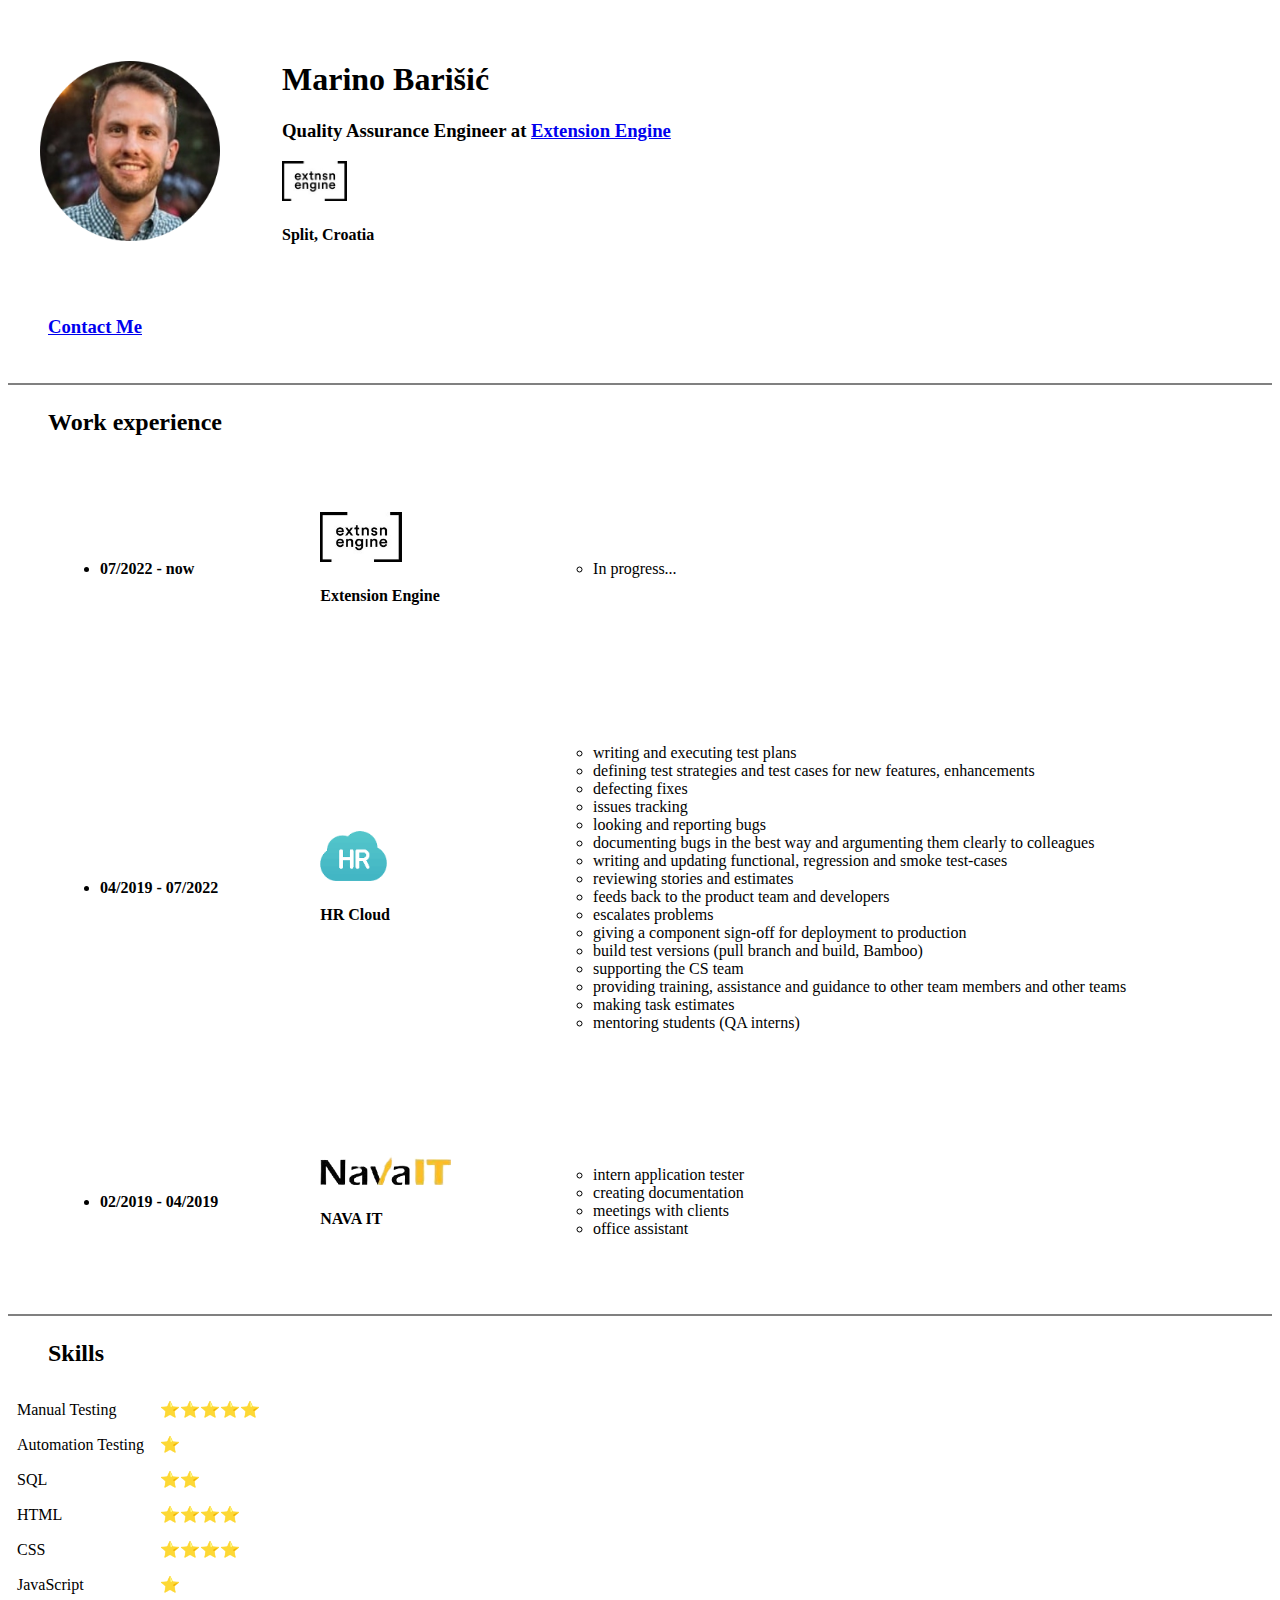
==== index.html @ ee0ba0f1 "First commit" ====
<!DOCTYPE html>
<html lang="en" dir="ltr">
  <head>
    <meta charset="utf-8">
    <title>Marino CV</title>
  </head>
  <body>
    <table cellpadding="30">
      <tr>
        <td><img src="images/marino-profile-modified.png" height="180"></td>
        <td><h1>Marino Barišić</h1>
        <h3>Quality Assurance Engineer at <a href="https://extensionengine.com/"> Extension Engine</a></h3>
        <img src="images/ee-logo.jpeg" height="40">
        <h4>Split, Croatia</h4></td>
      </tr>
    </table>
      <h3>
        <ul>
          <a href="contact.html">Contact Me</a>
        </ul>
      </h3>

    <br>
    <hr size="2" noshade>

    <h2><ul>Work experience</ul></h2>
      <table cellpadding="50">
          <tr>
            <td>
              <ul>
                <li><h4>07/2022 - now</h4></li>
              </ul>
            </td>
            <td><img src="images/ee-logo.jpeg" height="50"><h4>Extension Engine</h4></td>
            <td>
              <ul type="circle">
              <li>In progress...</li>
            </ul>
          </td>
          </tr>

          <tr>
            <td>
              <ul>
                <li><h4>04/2019 - 07/2022</h4></li>
              </ul>
              <td><img src="images/hrc-logo.png" height="50"><h4>HR Cloud</h4></td>
              <td>
                <ul>
                    <li type="circle">writing and executing test plans
                    <li type="circle">defining test strategies and test cases for new features, enhancements</li>
                    <li type="circle">defecting fixes</li>
                    <li type="circle">issues tracking</li>
                    <li type="circle">looking and reporting bugs</li>
                    <li type="circle">documenting bugs in the best way and argumenting them clearly to colleagues</li>
                    <li type="circle">writing and updating functional, regression and smoke test-cases</li>
                    <li type="circle">reviewing stories and estimates</li>
                    <li type="circle">feeds back to the product team and developers</li>
                    <li type="circle">escalates problems</li>
                    <li type="circle">giving a component sign-off for deployment to production</li>
                    <li type="circle">build test versions (pull branch and build, Bamboo)</li>
                    <li type="circle">supporting the CS team</li>
                    <li type="circle">providing training, assistance and guidance to other team members and other teams</li>
                    <li type="circle">making task estimates</li>
                    <li type="circle">mentoring students (QA interns)</li>
                </ul>
              </td>
            </td>
          </tr>

          <tr>
            <td>
              <ul>
                <li> <h4>02/2019 - 04/2019</h4>  </li>
              </ul>
            </td>

            <td>
              <img src="images/nava-logo.png" height="30"><h4>NAVA IT</h4>
            </td>
            <td>
              <ul>
                  <li type="circle">intern application tester
                  <li type="circle">creating documentation</li>
                  <li type="circle">meetings with clients</li>
                  <li type="circle">office assistant</li>
              </ul>
            </td>
          </tr>
      </table>
      </li>
    </ul>

    <hr size="2" noshade>

    <h2>
      <ul>
        Skills
      </ul>
    </h2>

    <table cellpadding="7" noshade>
      <tr>
        <td>Manual Testing</td>
        <td>⭐️⭐️⭐️⭐️⭐️</td>
      </tr>

      <tr>
        <td>Automation Testing</td>
        <td>⭐️</td>
      </tr>

      <tr>
        <td>SQL</td>
        <td>⭐️⭐️</td>
      </tr>

      <tr>
        <td>HTML</td>
        <td>⭐️⭐️⭐️⭐️</td>
      </tr>

      <tr>
        <td>CSS</td>
        <td>⭐️⭐️⭐️⭐️</td>
      </tr>

      <tr>
        <td>JavaScript</td>
        <td>⭐️</td>
      </tr>
    </table>
    <br>
    <hr size="2" noshade>
    <br>




  </body>
</html>
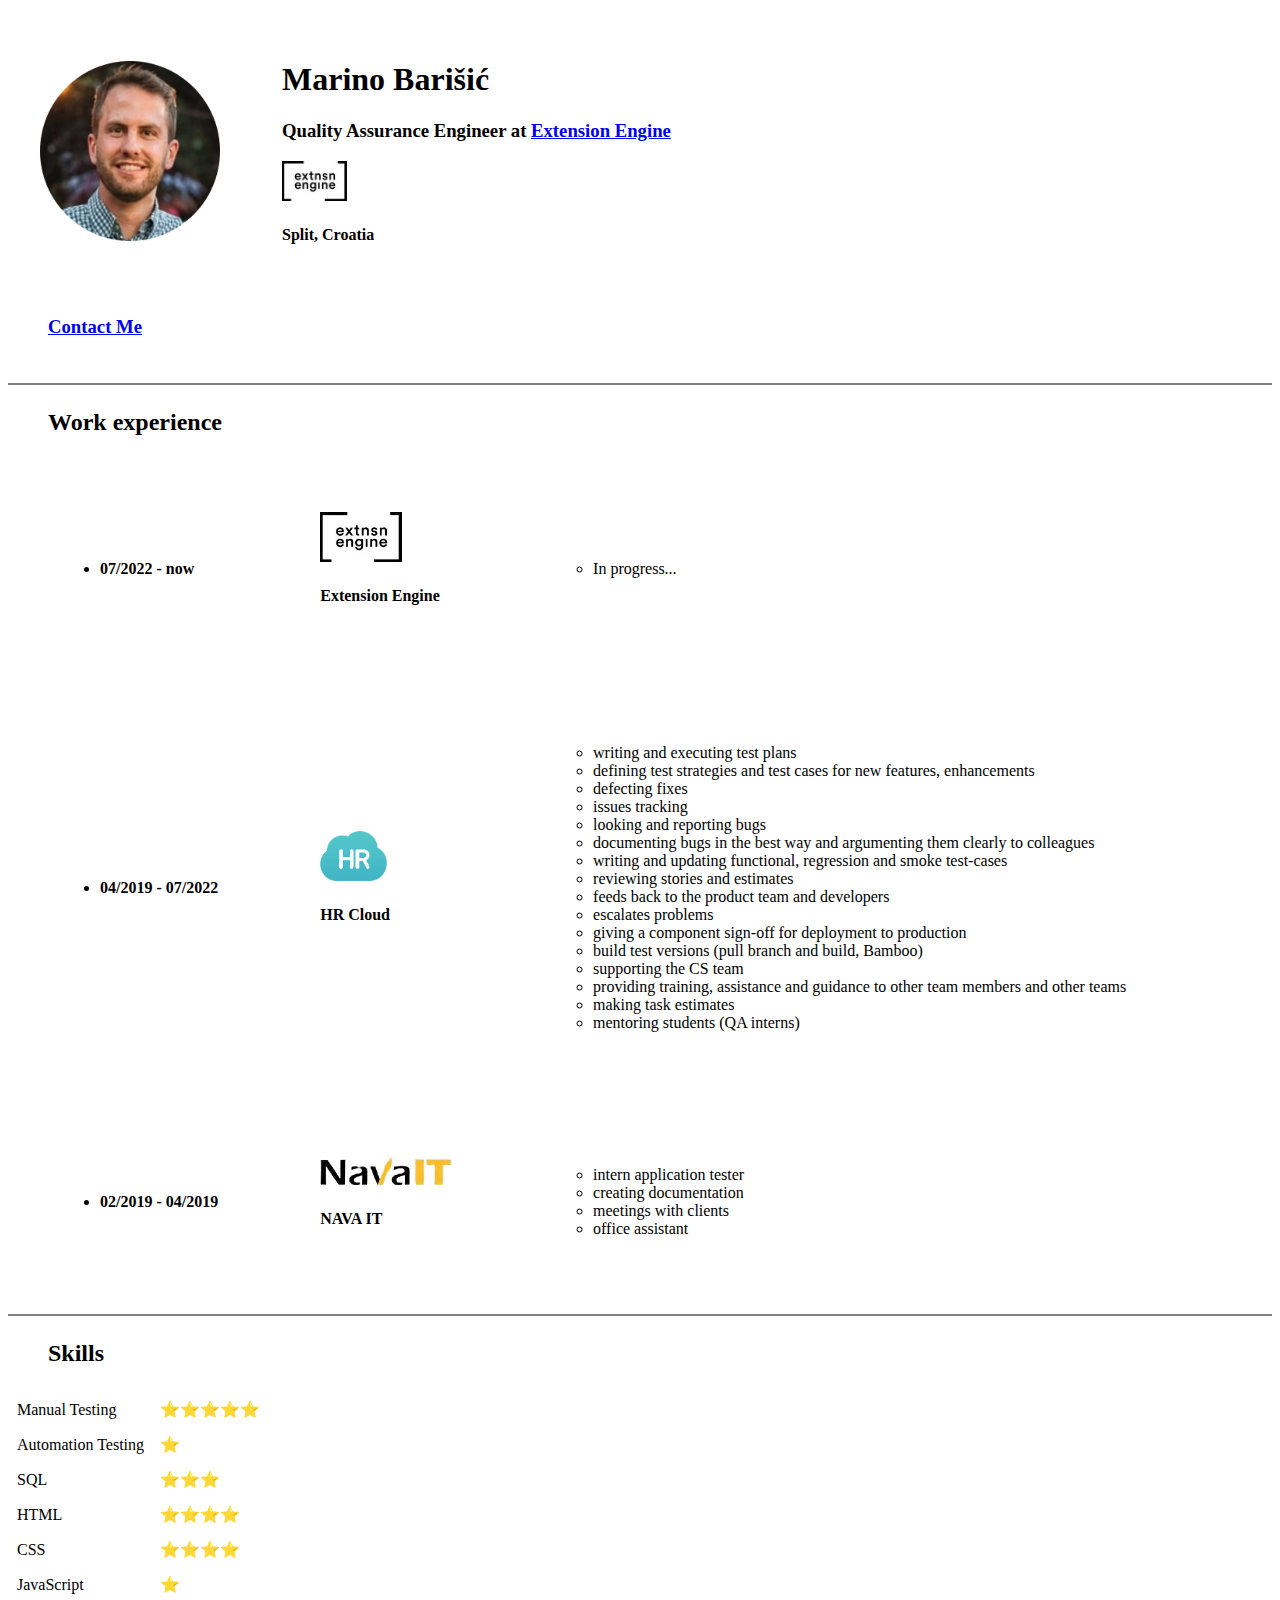
==== commit 915b99ae: "Modified SQL star level" ====
--- a/index.html
+++ b/index.html
@@ -112,7 +112,7 @@
 
       <tr>
         <td>SQL</td>
-        <td>⭐️⭐️</td>
+        <td>⭐️⭐️⭐️</td>
       </tr>
 
       <tr>
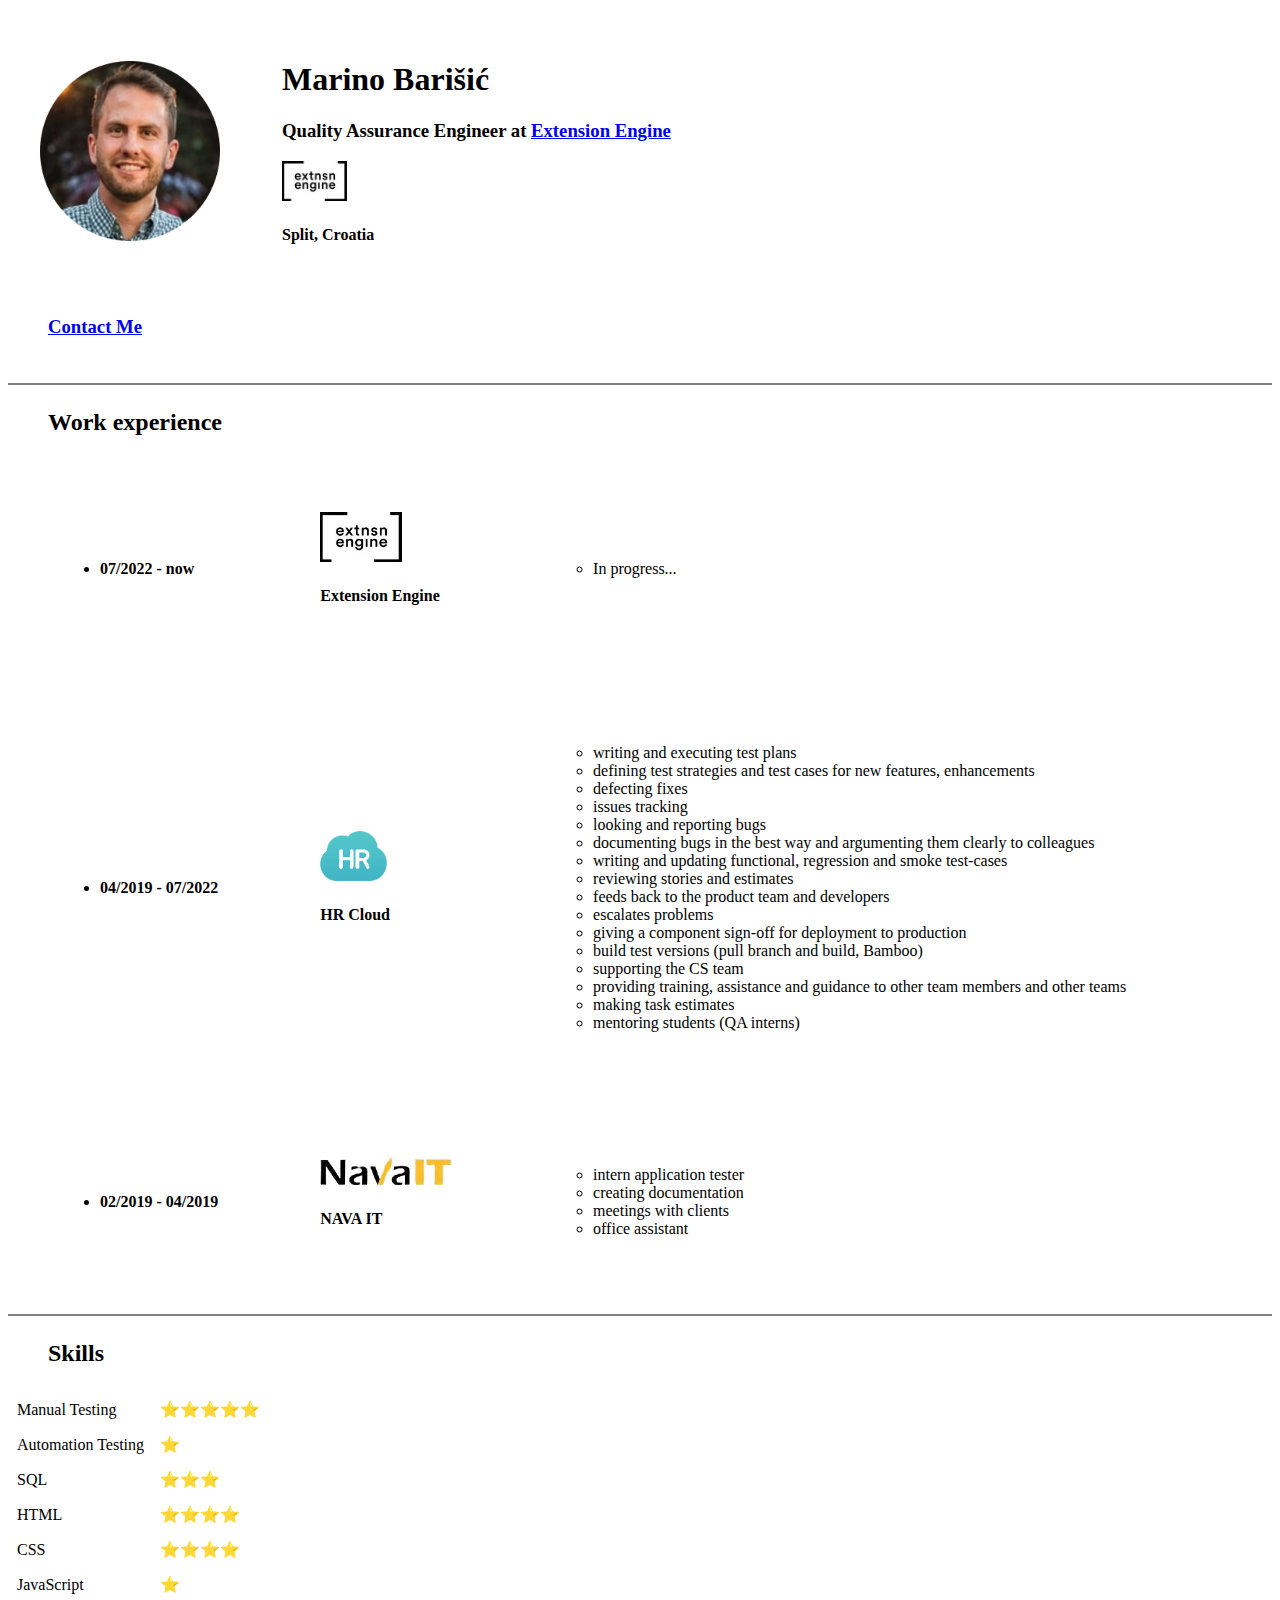
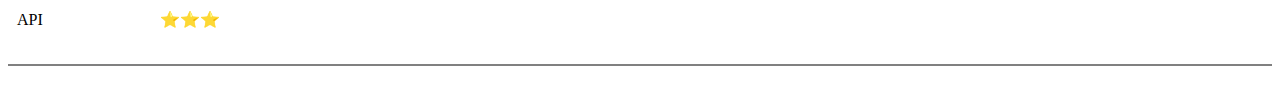
==== commit b3b415c9: "Added API skill" ====
--- a/index.html
+++ b/index.html
@@ -129,10 +129,18 @@
         <td>JavaScript</td>
         <td>⭐️</td>
       </tr>
+
+      <tr>
+        <td>API</td>
+        <td>⭐️⭐️⭐️</td>
+      </tr>
+      
     </table>
     <br>
     <hr size="2" noshade>
     <br>
+
+ 
 
 
 
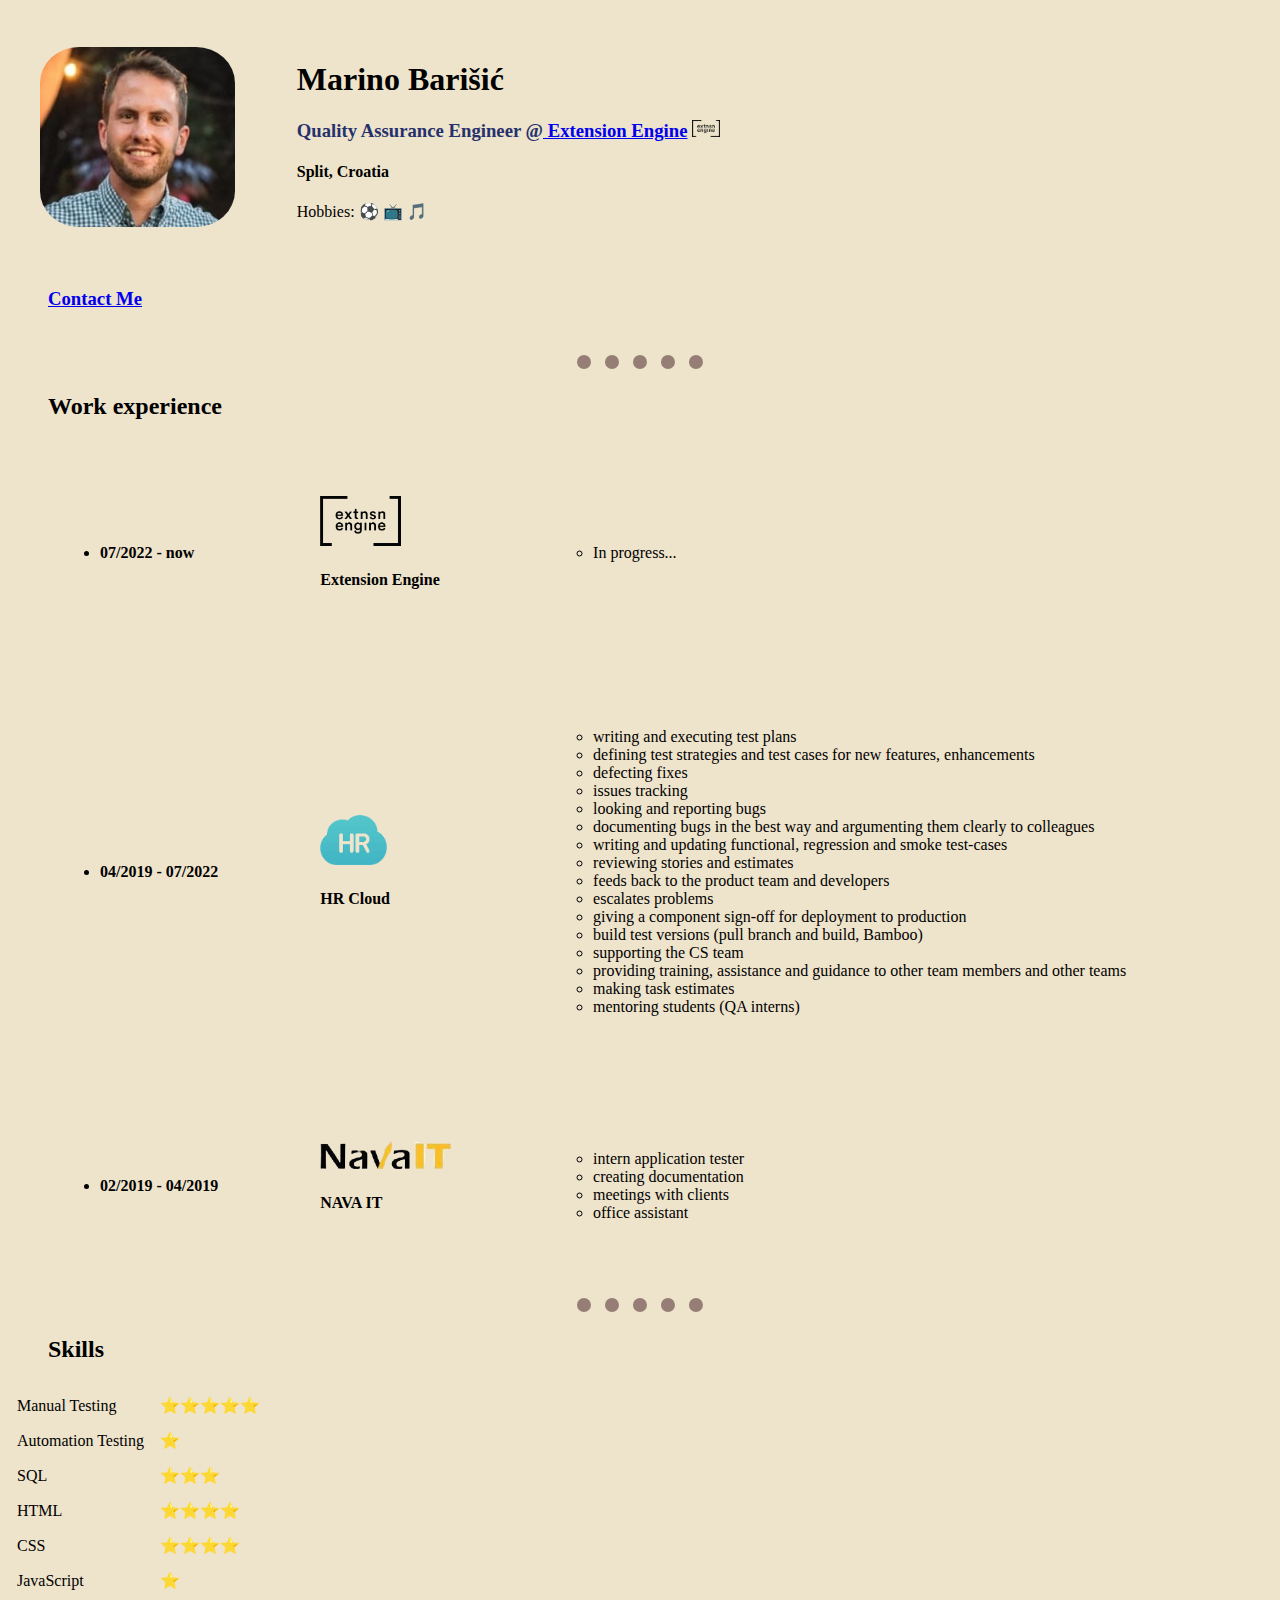
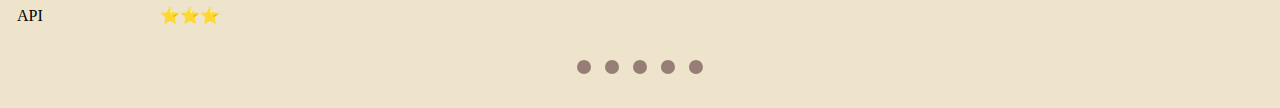
==== commit 2665cdb3: "Modified HTML & CSS pt1" ====
--- a/index.html
+++ b/index.html
@@ -3,15 +3,19 @@
   <head>
     <meta charset="utf-8">
     <title>Marino CV</title>
+    <link rel="stylesheet" href="css/styles.css">
   </head>
-  <body>
+
+
+  <body >
     <table cellpadding="30">
       <tr>
-        <td><img src="images/marino-profile-modified.png" height="180"></td>
+        <td><img class="circleprofile" src="images/marino-profile.png" height="180"></td>
         <td><h1>Marino Barišić</h1>
-        <h3>Quality Assurance Engineer at <a href="https://extensionengine.com/"> Extension Engine</a></h3>
-        <img src="images/ee-logo.jpeg" height="40">
-        <h4>Split, Croatia</h4></td>
+        <h3>Quality Assurance Engineer @<a href="https://extensionengine.com/"> Extension Engine</a>  <img src="images/ee-logo.png" height="17"></h3>
+        <h4>Split, Croatia</h4>
+        <p>Hobbies: ⚽ 📺 🎵 </p>
+        </td>
       </tr>
     </table>
       <h3>
@@ -21,7 +25,7 @@
       </h3>
 
     <br>
-    <hr size="2" noshade>
+    <hr>
 
     <h2><ul>Work experience</ul></h2>
       <table cellpadding="50">
@@ -31,7 +35,7 @@
                 <li><h4>07/2022 - now</h4></li>
               </ul>
             </td>
-            <td><img src="images/ee-logo.jpeg" height="50"><h4>Extension Engine</h4></td>
+            <td><img src="images/ee-logo.png" height="50"><h4>Extension Engine</h4></td>
             <td>
               <ul type="circle">
               <li>In progress...</li>
@@ -91,7 +95,7 @@
       </li>
     </ul>
 
-    <hr size="2" noshade>
+    <hr>
 
     <h2>
       <ul>
@@ -134,13 +138,13 @@
         <td>API</td>
         <td>⭐️⭐️⭐️</td>
       </tr>
-      
+
     </table>
     <br>
-    <hr size="2" noshade>
+    <hr>
     <br>
 
- 
+
 
 
 
--- a/css/styles.css
+++ b/css/styles.css
@@ -0,0 +1,25 @@
+
+body {
+  background-color: #EEE3CB;
+}
+
+hr {
+border-style: none;
+border-top-style: dotted;
+border-color: #967E76;
+border-width: 14px;
+width: 10%;
+}
+
+h3 {
+  color: #25316D;
+}
+
+a:hover {
+  background-color: red;
+  color: white;
+}
+
+.circleprofile {
+  border-radius: 20%
+}
